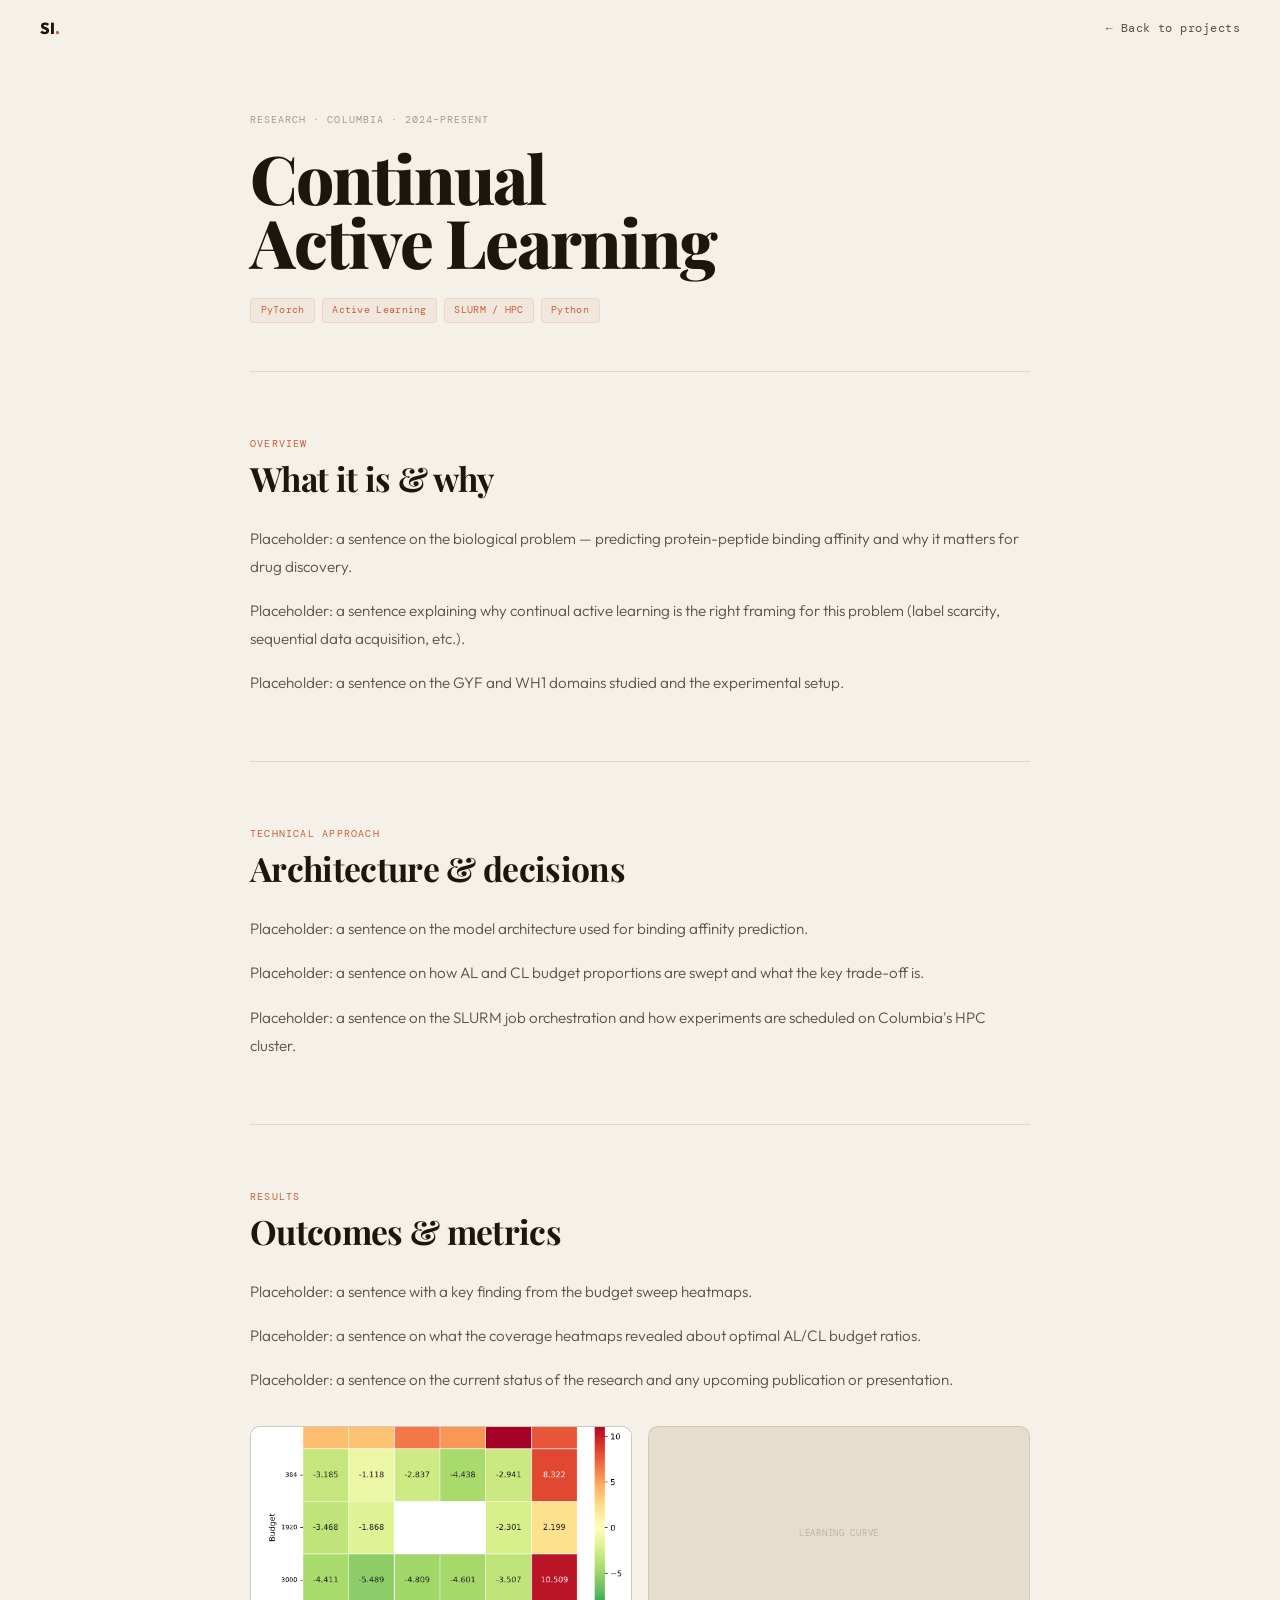
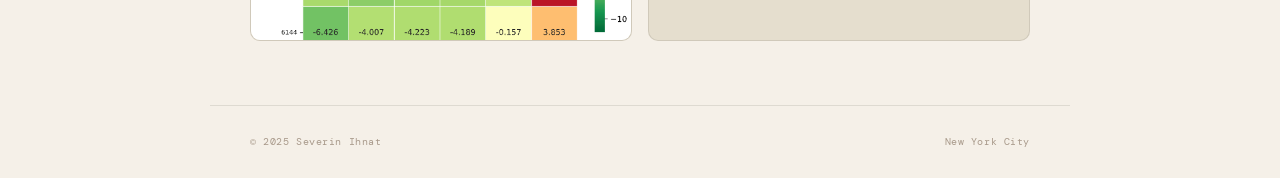
==== projects/cal.html @ f7402882 "added individual pages for projects, and updated droneYolo content page" ====
<!DOCTYPE html>
<html lang="en">
<head>
  <meta charset="UTF-8" />
  <meta name="viewport" content="width=device-width, initial-scale=1.0" />
  <title>Continual Active Learning — Severin Ihnat</title>
  <link rel="preconnect" href="https://fonts.googleapis.com" />
  <link rel="preconnect" href="https://fonts.gstatic.com" crossorigin />
  <link href="https://fonts.googleapis.com/css2?family=Playfair+Display:ital,wght@0,700;0,800;1,400&family=Outfit:wght@300;400;500;700&family=DM+Mono:wght@300;400&display=swap" rel="stylesheet" />
  <link rel="stylesheet" href="project.css" />
</head>
<body>

<nav id="nav">
  <a class="nav-logo" href="/">SI<span>.</span></a>
  <a class="nav-back" href="/#projects">← Back to projects</a>
</nav>

<div class="wrap">

  <div class="proj-hero reveal">
    <div class="proj-hero-text">
      <p class="proj-meta">Research · Columbia · 2024–present</p>
      <h1 class="proj-title">Continual<br /><em>Active Learning</em></h1>
      <div class="proj-tags">
        <span class="proj-tag">PyTorch</span>
        <span class="proj-tag">Active Learning</span>
        <span class="proj-tag">SLURM / HPC</span>
        <span class="proj-tag">Python</span>
      </div>
    </div>
  </div>

  <section class="sec">
    <div class="wrap" style="padding:0">
      <p class="eyebrow reveal">Overview</p>
      <h2 class="sec-title reveal rd1">What it is <em>&amp; why</em></h2>
      <div class="body-text reveal rd2">
        <p>Placeholder: a sentence on the biological problem — predicting protein-peptide binding affinity and why it matters for drug discovery.</p>
        <p>Placeholder: a sentence explaining why continual active learning is the right framing for this problem (label scarcity, sequential data acquisition, etc.).</p>
        <p>Placeholder: a sentence on the GYF and WH1 domains studied and the experimental setup.</p>
      </div>
    </div>
  </section>

  <section class="sec">
    <div class="wrap" style="padding:0">
      <p class="eyebrow reveal">Technical Approach</p>
      <h2 class="sec-title reveal rd1">Architecture &amp; <em>decisions</em></h2>
      <div class="body-text reveal rd2">
        <p>Placeholder: a sentence on the model architecture used for binding affinity prediction.</p>
        <p>Placeholder: a sentence on how AL and CL budget proportions are swept and what the key trade-off is.</p>
        <p>Placeholder: a sentence on the SLURM job orchestration and how experiments are scheduled on Columbia's HPC cluster.</p>
      </div>
    </div>
  </section>

  <section class="sec">
    <div class="wrap" style="padding:0">
      <p class="eyebrow reveal">Results</p>
      <h2 class="sec-title reveal rd1">Outcomes &amp; <em>metrics</em></h2>
      <div class="body-text reveal rd2">
        <p>Placeholder: a sentence with a key finding from the budget sweep heatmaps.</p>
        <p>Placeholder: a sentence on what the coverage heatmaps revealed about optimal AL/CL budget ratios.</p>
        <p>Placeholder: a sentence on the current status of the research and any upcoming publication or presentation.</p>
      </div>
      <div class="result-images reveal rd3">
        <div class="result-img">
          <img src="../img/heatmap.png" alt="AL/CL budget sweep heatmap" />
        </div>
        <div class="result-img">
          <div class="result-img-placeholder"><div class="rip-label">Learning curve</div></div>
        </div>
      </div>
    </div>
  </section>

</div>

<footer>
  <p>© 2025 Severin Ihnat</p>
  <p>New York City</p>
</footer>

<script>
  const nav = document.getElementById('nav');
  window.addEventListener('scroll', () => nav.classList.toggle('scrolled', scrollY > 40));
  const obs = new IntersectionObserver(
    es => es.forEach(e => { if (e.isIntersecting) { e.target.classList.add('visible'); obs.unobserve(e.target); } }),
    { threshold: 0.08, rootMargin: '0px 0px -30px 0px' }
  );
  document.querySelectorAll('.reveal').forEach(el => obs.observe(el));
</script>

</body>
</html>
---- projects/project.css ----
*, *::before, *::after { box-sizing: border-box; margin: 0; padding: 0; }

:root {
  --bg:          #f5f0e8;
  --bg2:         #ede7d9;
  --bg3:         #e5dece;
  --border:      rgba(28,22,14,0.1);
  --border2:     rgba(28,22,14,0.2);
  --text:        #1c160e;
  --text-mid:    #5a5045;
  --text-soft:   #a8998a;
  --accent:      #c4603a;
  --accent-dim:  rgba(196,96,58,0.12);
  --accent-dim2: rgba(196,96,58,0.06);
  --fd: 'Outfit', sans-serif;
  --fs: 'Playfair Display', serif;
  --fm: 'DM Mono', monospace;
}

html { scroll-behavior: smooth; }
body { background: var(--bg); color: var(--text); font-family: var(--fd); font-size: 16px; line-height: 1.6; overflow-x: hidden; }

/* NAV */
nav { position: fixed; top: 0; left: 0; right: 0; z-index: 100; height: 58px; padding: 0 2.5rem; display: flex; align-items: center; justify-content: space-between; transition: background 0.3s; }
nav.scrolled { background: rgba(245,240,232,0.92); backdrop-filter: blur(14px); border-bottom: 1px solid var(--border); }
.nav-logo { font-weight: 800; font-size: 1rem; color: var(--text); text-decoration: none; letter-spacing: -0.01em; }
.nav-logo span { color: var(--accent); }
.nav-back { font-family: var(--fm); font-size: 0.72rem; color: var(--text-mid); text-decoration: none; letter-spacing: 0.04em; transition: color 0.2s; }
.nav-back:hover { color: var(--accent); }

/* SHARED */
.wrap { max-width: 860px; margin: 0 auto; padding: 0 2.5rem; }
.sec { padding: 4rem 0; border-top: 1px solid var(--border); }
.eyebrow { font-family: var(--fm); font-size: 0.63rem; letter-spacing: 0.12em; text-transform: uppercase; color: var(--accent); margin-bottom: 0.5rem; }
.sec-title { font-family: var(--fs); font-size: clamp(1.6rem, 3vw, 2.1rem); font-weight: 700; letter-spacing: -0.02em; line-height: 1.1; color: var(--text); margin-bottom: 1.75rem; }
.sec-title em { font-style: normal; }

/* BODY TEXT */
.body-text p { font-size: 0.95rem; color: var(--text-mid); line-height: 1.85; margin-bottom: 1rem; font-weight: 300; }
.body-text p:last-child { margin-bottom: 0; }
.body-text strong { color: var(--text); font-weight: 600; }

/* PROJECT HERO */
.proj-hero { padding: 7rem 0 3rem; }
.proj-hero-text { display: flex; flex-direction: column; }
.proj-meta { font-family: var(--fm); font-size: 0.65rem; letter-spacing: 0.1em; text-transform: uppercase; color: var(--text-soft); margin-bottom: 1rem; }
.proj-title { font-family: var(--fs); font-size: clamp(2.4rem, 6vw, 4.2rem); font-weight: 800; line-height: 0.96; letter-spacing: -0.03em; color: var(--text); margin-bottom: 1.5rem; }
.proj-title em { font-style: normal; }
.proj-tags { display: flex; flex-wrap: wrap; gap: 0.4rem; }
.proj-tag { font-family: var(--fm); font-size: 0.62rem; padding: 0.22rem 0.6rem; background: var(--accent-dim2); border: 1px solid var(--accent-dim); color: var(--accent); border-radius: 4px; letter-spacing: 0.03em; }
.proj-hero-img { aspect-ratio: 4 / 3; border-radius: 12px; overflow: hidden; border: 1px solid var(--border); background: var(--bg3); }
.proj-hero-img img { width: 100%; height: 100%; object-fit: cover; object-position: center; display: block; }
.proj-hero-img-placeholder { width: 100%; height: 100%; display: flex; align-items: center; justify-content: center; }
.proj-hero-img-placeholder span { font-family: var(--fm); font-size: 0.58rem; letter-spacing: 0.08em; text-transform: uppercase; color: var(--text-soft); opacity: 0.5; }

/* RESULT IMAGES */
.result-images { display: grid; grid-template-columns: repeat(auto-fit, minmax(260px, 1fr)); gap: 1rem; margin-top: 2rem; }
.result-img { border-radius: 10px; overflow: hidden; border: 1px solid var(--border); background: var(--bg3); aspect-ratio: 16 / 9; }
.result-img img { width: 100%; height: 100%; object-fit: cover; object-position: center; display: block; }
.result-img-placeholder { width: 100%; height: 100%; display: flex; flex-direction: column; align-items: center; justify-content: center; gap: 0.5rem; }
.rip-label { font-family: var(--fm); font-size: 0.58rem; letter-spacing: 0.08em; text-transform: uppercase; color: var(--text-soft); opacity: 0.6; }

/* LINKS */
.link-row { display: flex; gap: 0.75rem; flex-wrap: wrap; }
.btn-solid { padding: 0.65rem 1.4rem; background: var(--accent); color: #fff; font-size: 0.82rem; font-weight: 700; border-radius: 8px; text-decoration: none; transition: opacity 0.2s, transform 0.15s; display: inline-block; }
.btn-solid:hover { opacity: 0.85; transform: translateY(-1px); }
.btn-ghost { padding: 0.65rem 1.4rem; border: 1.5px solid var(--border2); color: var(--text-mid); font-size: 0.82rem; font-weight: 500; border-radius: 8px; text-decoration: none; transition: border-color 0.2s, color 0.2s, transform 0.15s; display: inline-block; }
.btn-ghost:hover { border-color: var(--accent); color: var(--accent); transform: translateY(-1px); }

/* FOOTER */
footer { border-top: 1px solid var(--border); padding: 1.75rem 2.5rem; max-width: 860px; margin: 0 auto; display: flex; justify-content: space-between; }
footer p { font-family: var(--fm); font-size: 0.6rem; color: var(--text-soft); letter-spacing: 0.06em; }

/* REVEAL */
.reveal { opacity: 0; transform: translateY(16px); transition: opacity 0.6s ease, transform 0.6s ease; }
.reveal.visible { opacity: 1; transform: none; }
.rd1 { transition-delay: 0.07s; } .rd2 { transition-delay: 0.14s; } .rd3 { transition-delay: 0.21s; }

@media (max-width: 680px) {
  nav, footer { padding-left: 1.25rem; padding-right: 1.25rem; }
  .wrap { padding: 0 1.25rem; }
  .proj-hero { grid-template-columns: 1fr; gap: 2rem; }
  .proj-hero-img { order: -1; aspect-ratio: 16 / 9; }
  .result-images { grid-template-columns: 1fr; }
}
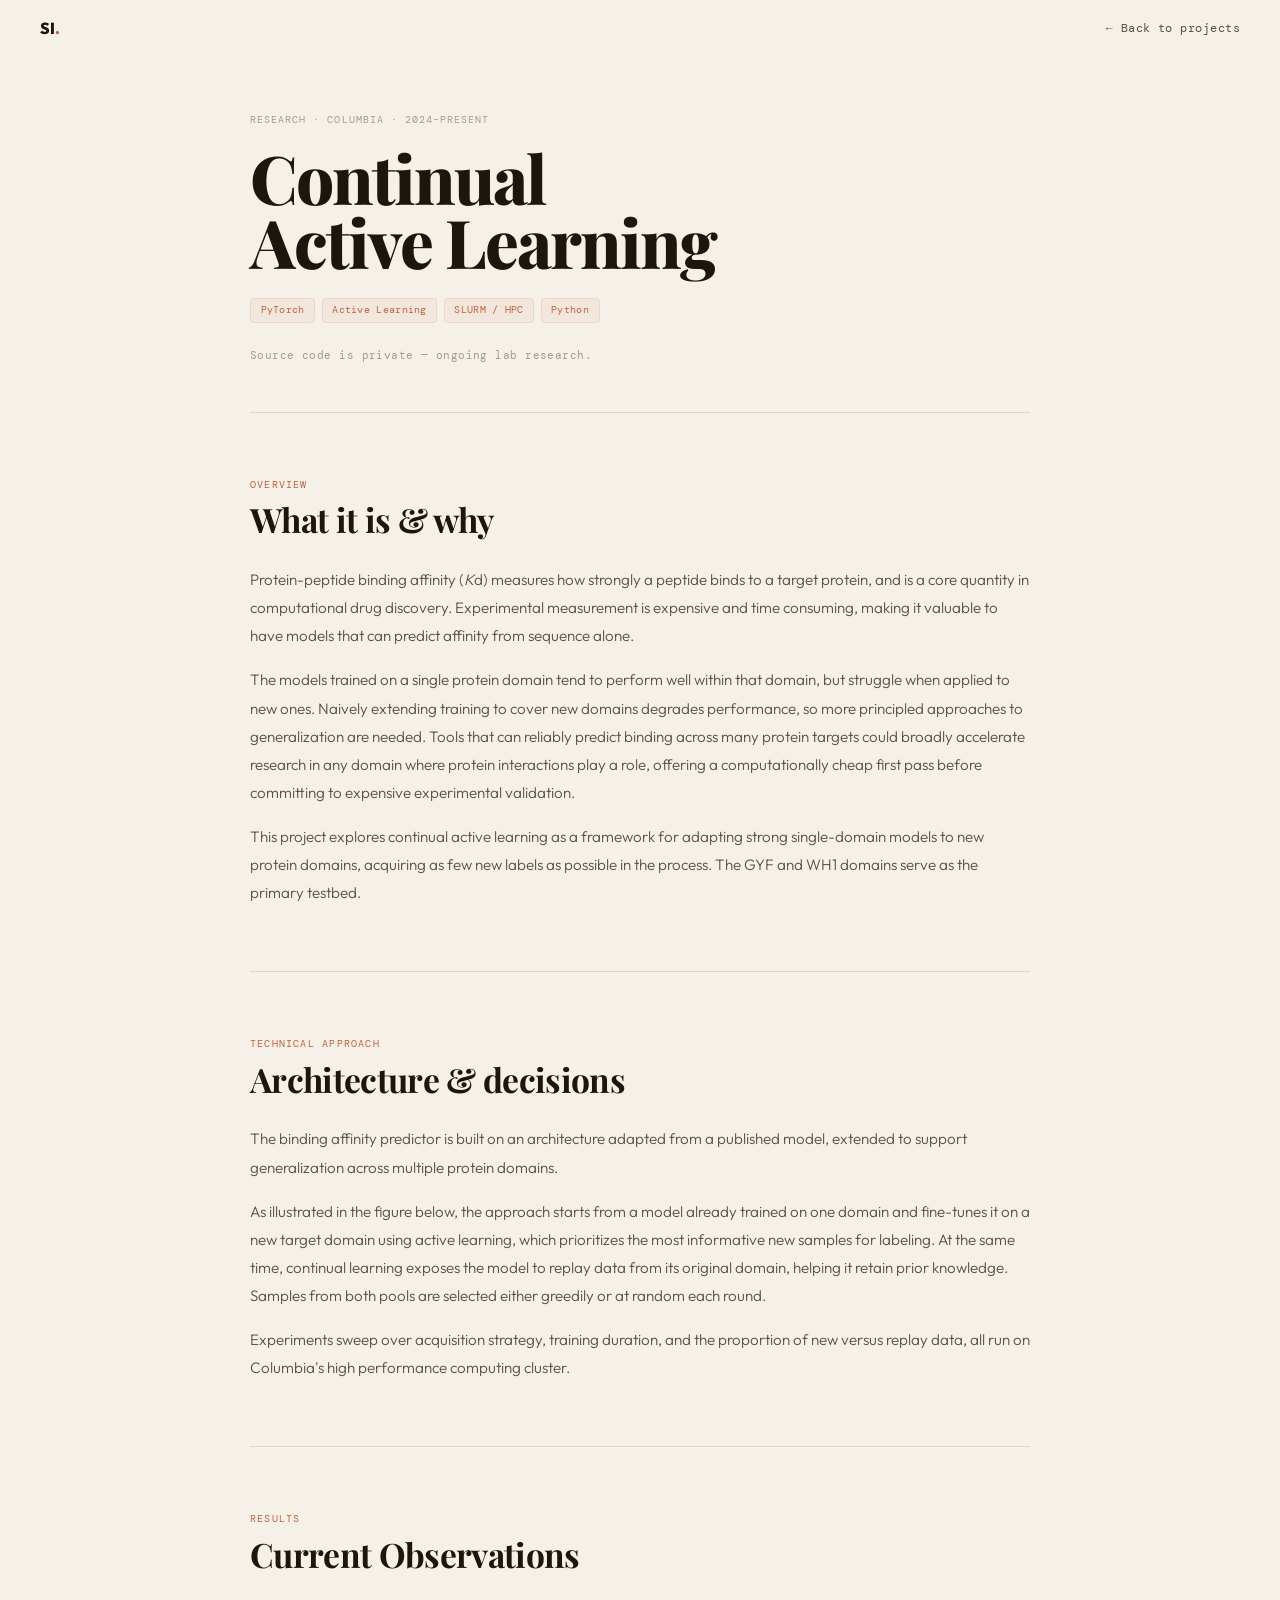
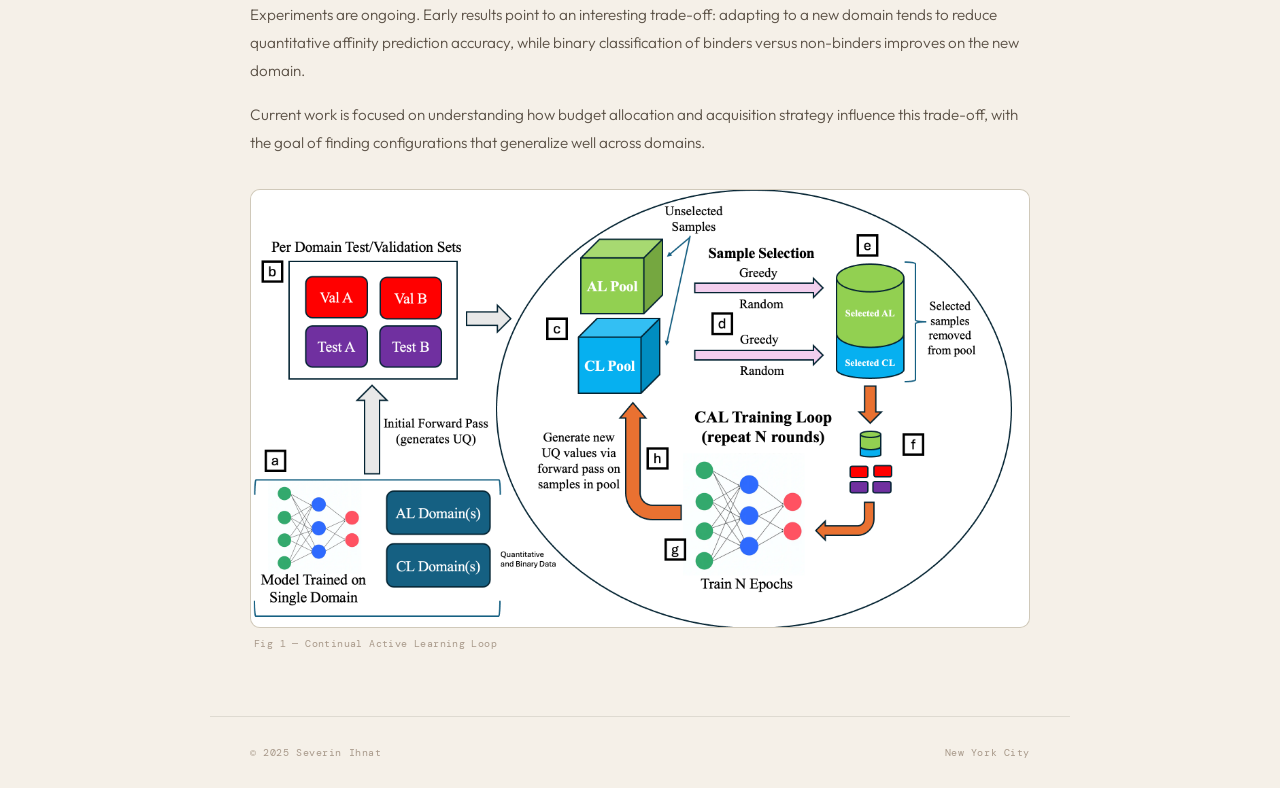
==== commit e26b8e07: "updated project descriptions, added new images" ====
--- a/projects/cal.html
+++ b/projects/cal.html
@@ -28,6 +28,7 @@
         <span class="proj-tag">SLURM / HPC</span>
         <span class="proj-tag">Python</span>
       </div>
+      <p style="margin-top: 1.5rem; font-family: var(--fm); font-size: 0.68rem; color: var(--text-soft); letter-spacing: 0.04em;">Source code is private — ongoing lab research.</p>
     </div>
   </div>
 
@@ -36,10 +37,9 @@
       <p class="eyebrow reveal">Overview</p>
       <h2 class="sec-title reveal rd1">What it is <em>&amp; why</em></h2>
       <div class="body-text reveal rd2">
-        <p>Placeholder: a sentence on the biological problem — predicting protein-peptide binding affinity and why it matters for drug discovery.</p>
-        <p>Placeholder: a sentence explaining why continual active learning is the right framing for this problem (label scarcity, sequential data acquisition, etc.).</p>
-        <p>Placeholder: a sentence on the GYF and WH1 domains studied and the experimental setup.</p>
-      </div>
+        <p>Protein-peptide binding affinity (<em>K</em>d) measures how strongly a peptide binds to a target protein, and is a core quantity in computational drug discovery. Experimental measurement is expensive and time consuming, making it valuable to have models that can predict affinity from sequence alone.</p>
+        <p>The models trained on a single protein domain tend to perform well within that domain, but struggle when applied to new ones. Naively extending training to cover new domains degrades performance, so more principled approaches to generalization are needed. Tools that can reliably predict binding across many protein targets could broadly accelerate research in any domain where protein interactions play a role, offering a computationally cheap first pass before committing to expensive experimental validation.</p>
+        <p>This project explores continual active learning as a framework for adapting strong single-domain models to new protein domains, acquiring as few new labels as possible in the process. The GYF and WH1 domains serve as the primary testbed.</p>
     </div>
   </section>
 
@@ -48,9 +48,9 @@
       <p class="eyebrow reveal">Technical Approach</p>
       <h2 class="sec-title reveal rd1">Architecture &amp; <em>decisions</em></h2>
       <div class="body-text reveal rd2">
-        <p>Placeholder: a sentence on the model architecture used for binding affinity prediction.</p>
-        <p>Placeholder: a sentence on how AL and CL budget proportions are swept and what the key trade-off is.</p>
-        <p>Placeholder: a sentence on the SLURM job orchestration and how experiments are scheduled on Columbia's HPC cluster.</p>
+       <p>The binding affinity predictor is built on an architecture adapted from a published model, extended to support generalization across multiple protein domains.</p>
+       <p>As illustrated in the figure below, the approach starts from a model already trained on one domain and fine-tunes it on a new target domain using active learning, which prioritizes the most informative new samples for labeling. At the same time, continual learning exposes the model to replay data from its original domain, helping it retain prior knowledge. Samples from both pools are selected either greedily or at random each round.</p>
+       <p>Experiments sweep over acquisition strategy, training duration, and the proportion of new versus replay data, all run on Columbia's high performance computing cluster.</p>
       </div>
     </div>
   </section>
@@ -58,18 +58,17 @@
   <section class="sec">
     <div class="wrap" style="padding:0">
       <p class="eyebrow reveal">Results</p>
-      <h2 class="sec-title reveal rd1">Outcomes &amp; <em>metrics</em></h2>
+      <h2 class="sec-title reveal rd1"> Current Observations</h2>
       <div class="body-text reveal rd2">
-        <p>Placeholder: a sentence with a key finding from the budget sweep heatmaps.</p>
-        <p>Placeholder: a sentence on what the coverage heatmaps revealed about optimal AL/CL budget ratios.</p>
-        <p>Placeholder: a sentence on the current status of the research and any upcoming publication or presentation.</p>
+        <p>Experiments are ongoing. Early results point to an interesting trade-off: adapting to a new domain tends to reduce quantitative affinity prediction accuracy, while binary classification of binders versus non-binders improves on the new domain.</p>
+        <p>Current work is focused on understanding how budget allocation and acquisition strategy influence this trade-off, with the goal of finding configurations that generalize well across domains.</p>
       </div>
       <div class="result-images reveal rd3">
-        <div class="result-img">
-          <img src="../img/heatmap.png" alt="AL/CL budget sweep heatmap" />
-        </div>
-        <div class="result-img">
-          <div class="result-img-placeholder"><div class="rip-label">Learning curve</div></div>
+        <div class="result-img-wrap">
+          <div class="result-img">
+            <img src="../img/cal/cal loop.png" alt="Diagram of overall continual active learning loop" />
+          </div>
+          <span class="result-img-caption">Fig 1 — Continual Active Learning Loop</span>
         </div>
       </div>
     </div>
--- a/projects/project.css
+++ b/projects/project.css
@@ -54,11 +54,14 @@
 .proj-hero-img-placeholder span { font-family: var(--fm); font-size: 0.58rem; letter-spacing: 0.08em; text-transform: uppercase; color: var(--text-soft); opacity: 0.5; }
 
 /* RESULT IMAGES */
-.result-images { display: grid; grid-template-columns: repeat(auto-fit, minmax(260px, 1fr)); gap: 1rem; margin-top: 2rem; }
-.result-img { border-radius: 10px; overflow: hidden; border: 1px solid var(--border); background: var(--bg3); aspect-ratio: 16 / 9; }
-.result-img img { width: 100%; height: 100%; object-fit: cover; object-position: center; display: block; }
+.result-images { display: grid; grid-template-columns: repeat(auto-fit, minmax(260px, 1fr)); gap: 1.5rem; margin-top: 2rem; }
+.result-images.stacked { grid-template-columns: 1fr; align-items: start; }
+.result-img-wrap { display: flex; flex-direction: column; gap: 0.45rem; }
+.result-img { border-radius: 10px; overflow: hidden; border: 1px solid var(--border); background: var(--bg3); }
+.result-img img { width: var(--img-scale, 100%); max-width: 100%; height: auto; display: block; }
 .result-img-placeholder { width: 100%; height: 100%; display: flex; flex-direction: column; align-items: center; justify-content: center; gap: 0.5rem; }
 .rip-label { font-family: var(--fm); font-size: 0.58rem; letter-spacing: 0.08em; text-transform: uppercase; color: var(--text-soft); opacity: 0.6; }
+.result-img-caption { font-family: var(--fm); font-size: 0.62rem; color: var(--text-soft); letter-spacing: 0.04em; padding: 0 0.25rem; }
 
 /* LINKS */
 .link-row { display: flex; gap: 0.75rem; flex-wrap: wrap; }
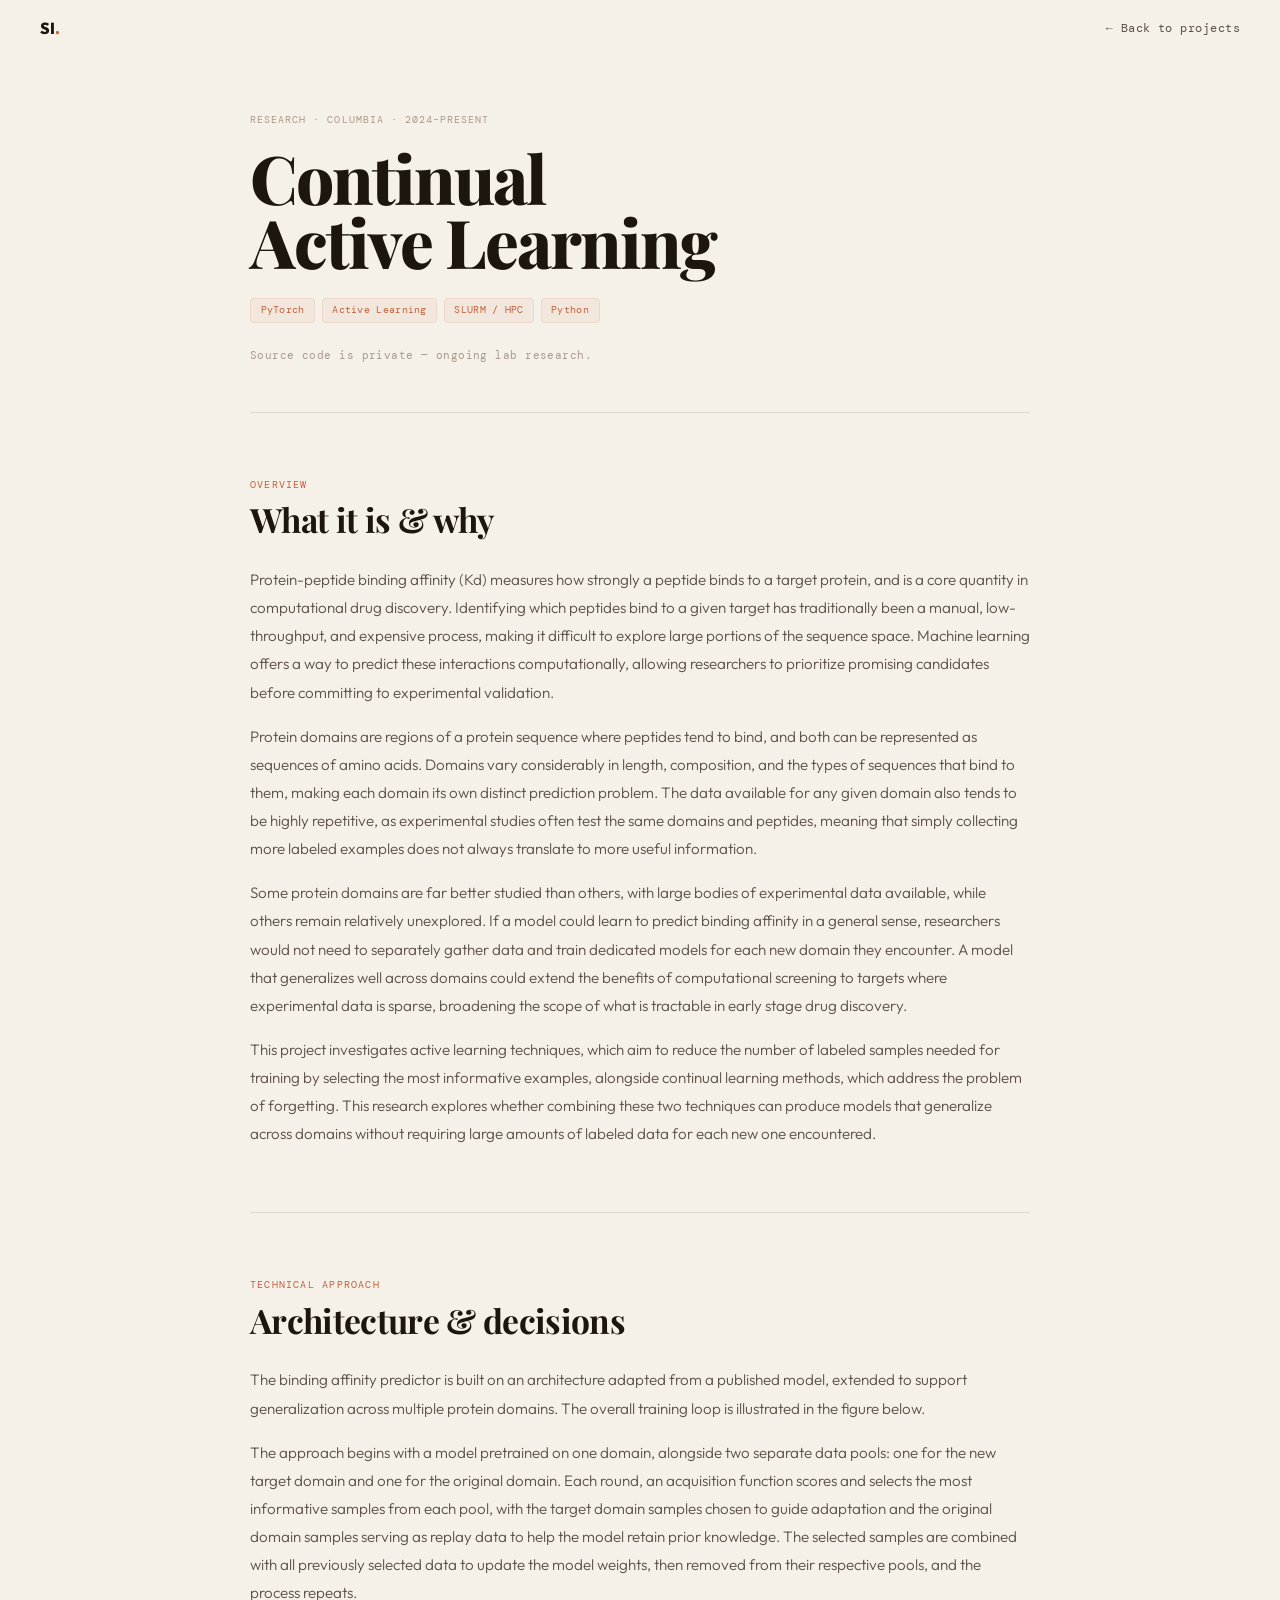
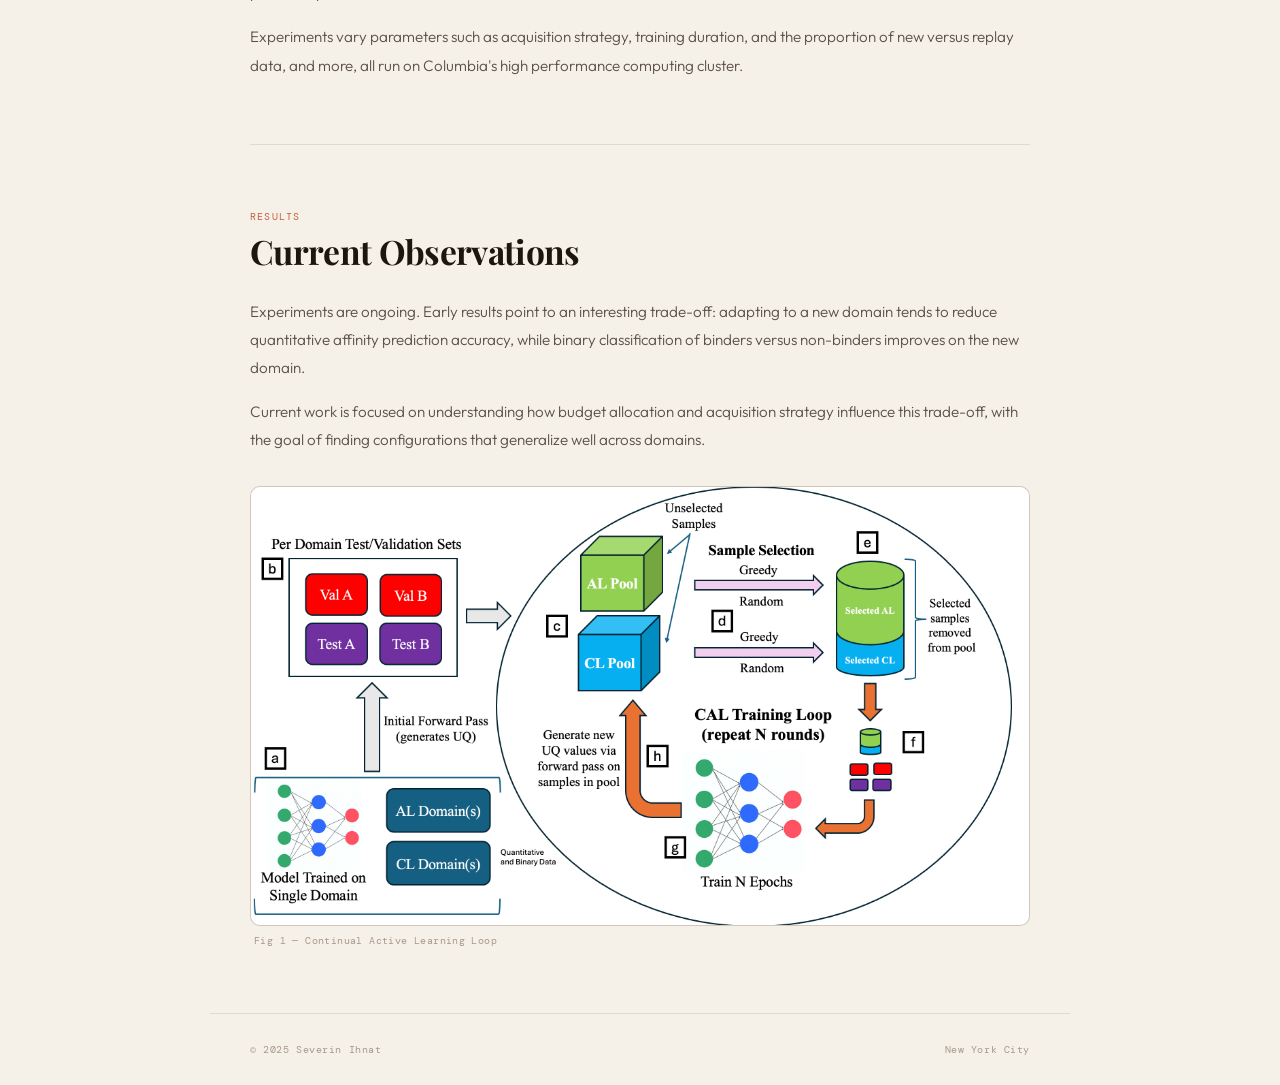
==== commit 25a0600a: "updated main page with new about me, and rewrote description of cal" ====
--- a/projects/cal.html
+++ b/projects/cal.html
@@ -37,9 +37,13 @@
       <p class="eyebrow reveal">Overview</p>
       <h2 class="sec-title reveal rd1">What it is <em>&amp; why</em></h2>
       <div class="body-text reveal rd2">
-        <p>Protein-peptide binding affinity (<em>K</em>d) measures how strongly a peptide binds to a target protein, and is a core quantity in computational drug discovery. Experimental measurement is expensive and time consuming, making it valuable to have models that can predict affinity from sequence alone.</p>
-        <p>The models trained on a single protein domain tend to perform well within that domain, but struggle when applied to new ones. Naively extending training to cover new domains degrades performance, so more principled approaches to generalization are needed. Tools that can reliably predict binding across many protein targets could broadly accelerate research in any domain where protein interactions play a role, offering a computationally cheap first pass before committing to expensive experimental validation.</p>
-        <p>This project explores continual active learning as a framework for adapting strong single-domain models to new protein domains, acquiring as few new labels as possible in the process. The GYF and WH1 domains serve as the primary testbed.</p>
+        <p>Protein-peptide binding affinity (Kd) measures how strongly a peptide binds to a target protein, and is a core quantity in computational drug discovery. Identifying which peptides bind to a given target has traditionally been a manual, low-throughput, and expensive process, making it difficult to explore large portions of the sequence space. Machine learning offers a way to predict these interactions computationally, allowing researchers to prioritize promising candidates before committing to experimental validation.</p>
+
+        <p>Protein domains are regions of a protein sequence where peptides tend to bind, and both can be represented as sequences of amino acids. Domains vary considerably in length, composition, and the types of sequences that bind to them, making each domain its own distinct prediction problem. The data available for any given domain also tends to be highly repetitive, as experimental studies often test the same domains and peptides, meaning that simply collecting more labeled examples does not always translate to more useful information.</p>
+
+        <p>Some protein domains are far better studied than others, with large bodies of experimental data available, while others remain relatively unexplored. If a model could learn to predict binding affinity in a general sense, researchers would not need to separately gather data and train dedicated models for each new domain they encounter. A model that generalizes well across domains could extend the benefits of computational screening to targets where experimental data is sparse, broadening the scope of what is tractable in early stage drug discovery.</p>
+
+        <p>This project investigates active learning techniques, which aim to reduce the number of labeled samples needed for training by selecting the most informative examples, alongside continual learning methods, which address the problem of forgetting. This research explores whether combining these two techniques can produce models that generalize across domains without requiring large amounts of labeled data for each new one encountered.</p>
     </div>
   </section>
 
@@ -48,9 +52,11 @@
       <p class="eyebrow reveal">Technical Approach</p>
       <h2 class="sec-title reveal rd1">Architecture &amp; <em>decisions</em></h2>
       <div class="body-text reveal rd2">
-       <p>The binding affinity predictor is built on an architecture adapted from a published model, extended to support generalization across multiple protein domains.</p>
-       <p>As illustrated in the figure below, the approach starts from a model already trained on one domain and fine-tunes it on a new target domain using active learning, which prioritizes the most informative new samples for labeling. At the same time, continual learning exposes the model to replay data from its original domain, helping it retain prior knowledge. Samples from both pools are selected either greedily or at random each round.</p>
-       <p>Experiments sweep over acquisition strategy, training duration, and the proportion of new versus replay data, all run on Columbia's high performance computing cluster.</p>
+      <p>The binding affinity predictor is built on an architecture adapted from a published model, extended to support generalization across multiple protein domains. The overall training loop is illustrated in the figure below.</p>
+
+      <p>The approach begins with a model pretrained on one domain, alongside two separate data pools: one for the new target domain and one for the original domain. Each round, an acquisition function scores and selects the most informative samples from each pool, with the target domain samples chosen to guide adaptation and the original domain samples serving as replay data to help the model retain prior knowledge. The selected samples are combined with all previously selected data to update the model weights, then removed from their respective pools, and the process repeats.</p>
+
+      <p>Experiments vary parameters such as acquisition strategy, training duration, and the proportion of new versus replay data, and more, all run on Columbia's high performance computing cluster.</p>
       </div>
     </div>
   </section>
